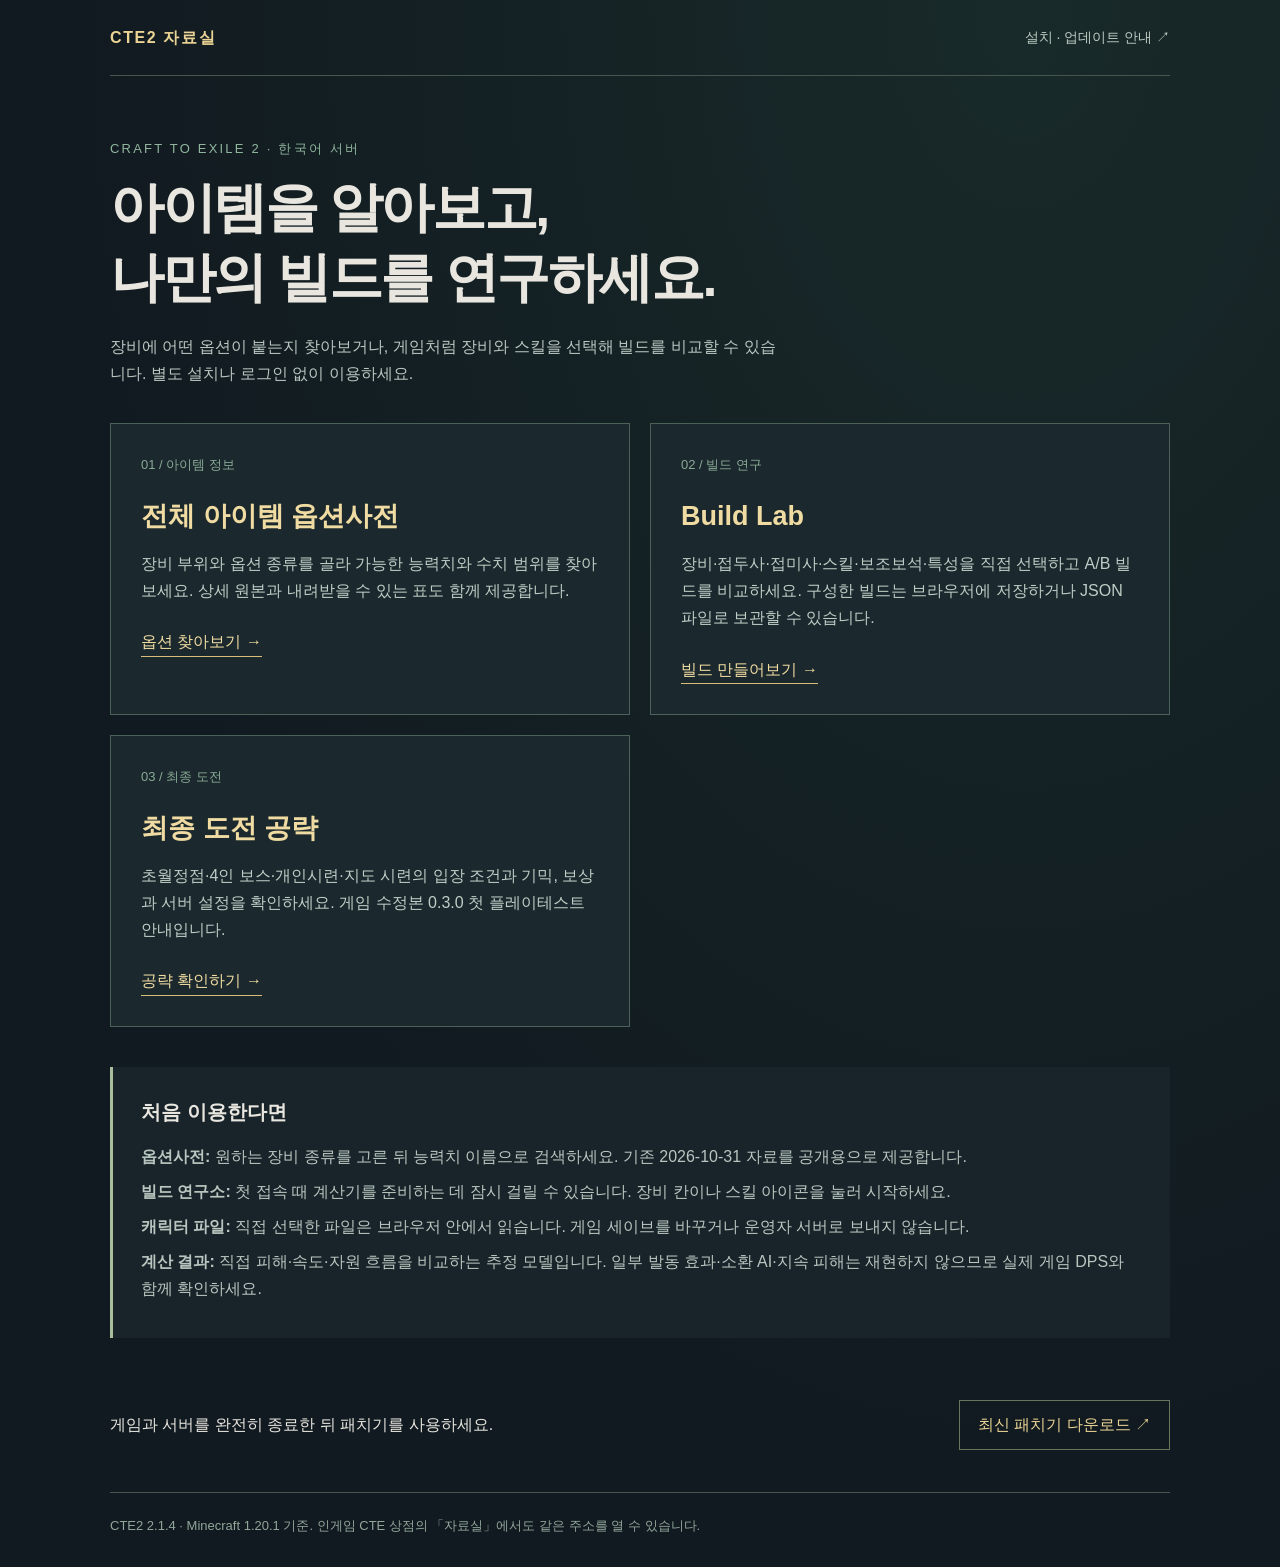
==== docs/index.html @ faa0a4e8 "Add four endgame challenge types with instanced arenas and Korean guide" ====
<!doctype html>
<html lang="ko"><head><meta charset="utf-8"><meta name="viewport" content="width=device-width,initial-scale=1"><meta name="description" content="CTE2 한국어 서버의 아이템 옵션사전, 빌드 연구소, 설치와 업데이트 안내"><title>CTE2 자료실</title>
<style>
:root{color-scheme:dark;font:16px/1.7 'Malgun Gothic',sans-serif;color:#e8e6df;background:#111a20}*{box-sizing:border-box}body{margin:0;background:radial-gradient(ellipse at 80% 0,#24423866,transparent 65%)}a{color:inherit}header,main,footer{width:min(1060px,calc(100% - 40px));margin:auto}header{display:flex;align-items:center;justify-content:space-between;padding:24px 0;border-bottom:1px solid #46564d}header strong{color:#ead394;letter-spacing:.1em}header a{font-size:14px;text-decoration:none;color:#bbcbc2}.intro{padding:62px 0 36px}.eyebrow{color:#91b69e;font-size:13px;letter-spacing:.17em}.intro h1{font-size:clamp(32px,6vw,54px);line-height:1.3;margin:12px 0 20px;font-weight:700;letter-spacing:-.045em}.intro p{max-width:680px;color:#b9c6c0;margin:0}.tools{display:grid;grid-template-columns:1fr 1fr;gap:20px}.tool{display:block;text-decoration:none;background:#1b282d;border:1px solid #4c6158;padding:30px;min-height:280px;transition:background .15s,transform .15s}.tool:hover,.tool:focus-visible{background:#253a35;transform:translateY(-3px);outline:2px solid #d7bd78;outline-offset:3px}.tool .num{color:#8aab96;font-size:13px}.tool h2{font-size:27px;margin:18px 0 10px;color:#f0dca2}.tool p{color:#c0cdc6;margin:0 0 24px}.tool span:last-child{display:inline-block;border-bottom:1px solid #d7bd78;color:#f0dca2}.help{margin:40px 0;padding:28px;border-left:3px solid #a9be9d;background:#18242a}.help h2{font-size:20px;margin:0 0 14px}.help p{margin:8px 0;color:#b9c6c0}.downloads{display:flex;align-items:center;justify-content:space-between;gap:20px;padding:22px 0 42px}.downloads a{padding:10px 18px;border:1px solid #67765d;text-decoration:none;color:#ead394}footer{border-top:1px solid #46564d;padding:22px 0 30px;color:#92a69a;font-size:13px}@media(max-width:660px){.intro{padding-top:38px}.tools{grid-template-columns:1fr}.tool{min-height:0;padding:24px}.downloads{align-items:flex-start;flex-direction:column}header,main,footer{width:calc(100% - 28px)}}
</style></head><body>
<header><strong>CTE2 자료실</strong><a href="https://github.com/piro0101/CTE2-Multi#readme">설치 · 업데이트 안내 ↗</a></header>
<main><section class="intro"><div class="eyebrow">CRAFT TO EXILE 2 · 한국어 서버</div><h1>아이템을 알아보고,<br>나만의 빌드를 연구하세요.</h1><p>장비에 어떤 옵션이 붙는지 찾아보거나, 게임처럼 장비와 스킬을 선택해 빌드를 비교할 수 있습니다. 별도 설치나 로그인 없이 이용하세요.</p></section>
<section class="tools" aria-label="자료 선택"><a class="tool" href="./items/"><div class="num">01 / 아이템 정보</div><h2>전체 아이템 옵션사전</h2><p>장비 부위와 옵션 종류를 골라 가능한 능력치와 수치 범위를 찾아보세요. 상세 원본과 내려받을 수 있는 표도 함께 제공합니다.</p><span>옵션 찾아보기 →</span></a><a class="tool" href="./build-lab/"><div class="num">02 / 빌드 연구</div><h2>Build Lab</h2><p>장비·접두사·접미사·스킬·보조보석·특성을 직접 선택하고 A/B 빌드를 비교하세요. 구성한 빌드는 브라우저에 저장하거나 JSON 파일로 보관할 수 있습니다.</p><span>빌드 만들어보기 →</span></a><a class="tool" href="./endgame/"><div class="num">03 / 최종 도전</div><h2>최종 도전 공략</h2><p>초월정점·4인 보스·개인시련·지도 시련의 입장 조건과 기믹, 보상과 서버 설정을 확인하세요. 게임 수정본 0.3.0 첫 플레이테스트 안내입니다.</p><span>공략 확인하기 →</span></a></section>
<section class="help"><h2>처음 이용한다면</h2><p><b>옵션사전:</b> 원하는 장비 종류를 고른 뒤 능력치 이름으로 검색하세요. 기존 2026-10-31 자료를 공개용으로 제공합니다.</p><p><b>빌드 연구소:</b> 첫 접속 때 계산기를 준비하는 데 잠시 걸릴 수 있습니다. 장비 칸이나 스킬 아이콘을 눌러 시작하세요.</p><p><b>캐릭터 파일:</b> 직접 선택한 파일은 브라우저 안에서 읽습니다. 게임 세이브를 바꾸거나 운영자 서버로 보내지 않습니다.</p><p><b>계산 결과:</b> 직접 피해·속도·자원 흐름을 비교하는 추정 모델입니다. 일부 발동 효과·소환 AI·지속 피해는 재현하지 않으므로 실제 게임 DPS와 함께 확인하세요.</p></section>
<section class="downloads"><div>게임과 서버를 완전히 종료한 뒤 패치기를 사용하세요.</div><a href="https://github.com/piro0101/CTE2-Multi/releases/latest/download/CTE2-Patcher.exe">최신 패치기 다운로드 ↗</a></section></main>
<footer>CTE2 2.1.4 · Minecraft 1.20.1 기준. 인게임 CTE 상점의 「자료실」에서도 같은 주소를 열 수 있습니다.</footer>
</body></html>
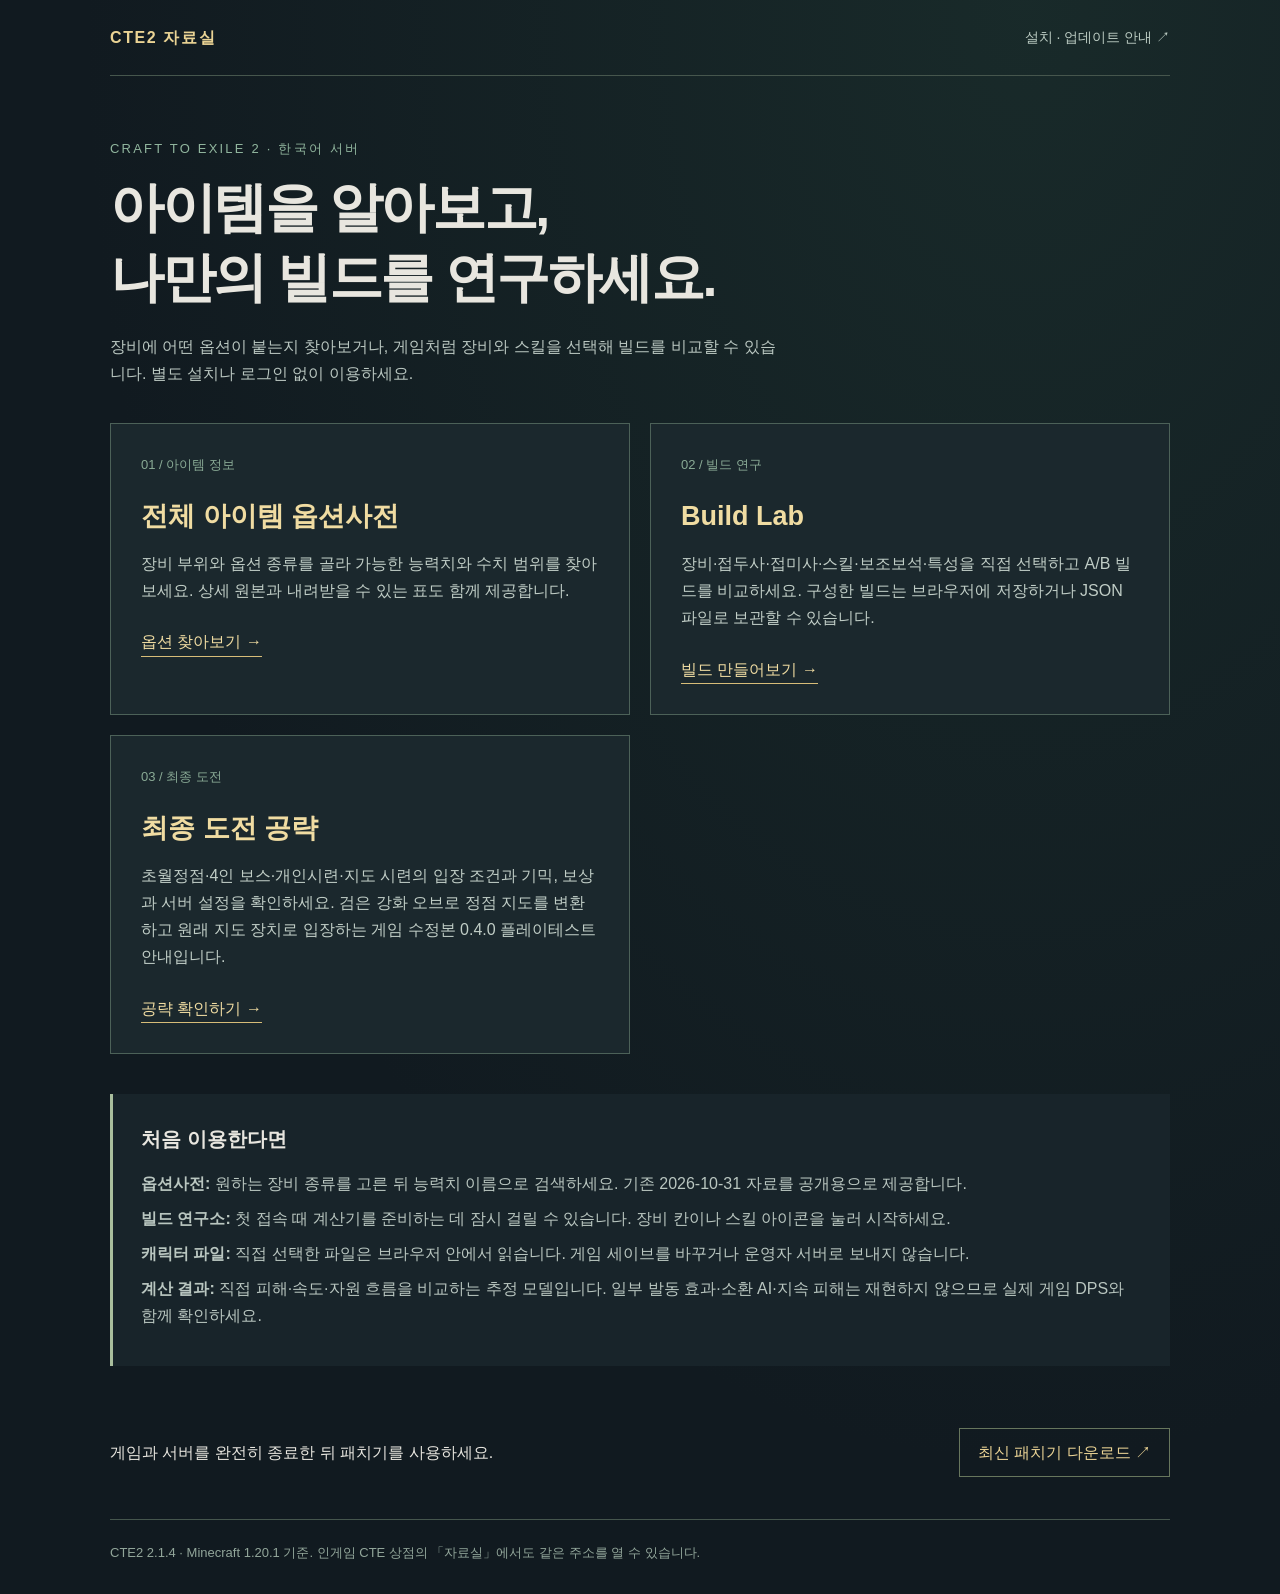
==== commit 78cc4075: "Add dedicated challenge maps, black upgrade orb and native map-device entry" ====
--- a/docs/index.html
+++ b/docs/index.html
@@ -5,7 +5,7 @@
 </style></head><body>
 <header><strong>CTE2 자료실</strong><a href="https://github.com/piro0101/CTE2-Multi#readme">설치 · 업데이트 안내 ↗</a></header>
 <main><section class="intro"><div class="eyebrow">CRAFT TO EXILE 2 · 한국어 서버</div><h1>아이템을 알아보고,<br>나만의 빌드를 연구하세요.</h1><p>장비에 어떤 옵션이 붙는지 찾아보거나, 게임처럼 장비와 스킬을 선택해 빌드를 비교할 수 있습니다. 별도 설치나 로그인 없이 이용하세요.</p></section>
-<section class="tools" aria-label="자료 선택"><a class="tool" href="./items/"><div class="num">01 / 아이템 정보</div><h2>전체 아이템 옵션사전</h2><p>장비 부위와 옵션 종류를 골라 가능한 능력치와 수치 범위를 찾아보세요. 상세 원본과 내려받을 수 있는 표도 함께 제공합니다.</p><span>옵션 찾아보기 →</span></a><a class="tool" href="./build-lab/"><div class="num">02 / 빌드 연구</div><h2>Build Lab</h2><p>장비·접두사·접미사·스킬·보조보석·특성을 직접 선택하고 A/B 빌드를 비교하세요. 구성한 빌드는 브라우저에 저장하거나 JSON 파일로 보관할 수 있습니다.</p><span>빌드 만들어보기 →</span></a><a class="tool" href="./endgame/"><div class="num">03 / 최종 도전</div><h2>최종 도전 공략</h2><p>초월정점·4인 보스·개인시련·지도 시련의 입장 조건과 기믹, 보상과 서버 설정을 확인하세요. 게임 수정본 0.3.0 첫 플레이테스트 안내입니다.</p><span>공략 확인하기 →</span></a></section>
+<section class="tools" aria-label="자료 선택"><a class="tool" href="./items/"><div class="num">01 / 아이템 정보</div><h2>전체 아이템 옵션사전</h2><p>장비 부위와 옵션 종류를 골라 가능한 능력치와 수치 범위를 찾아보세요. 상세 원본과 내려받을 수 있는 표도 함께 제공합니다.</p><span>옵션 찾아보기 →</span></a><a class="tool" href="./build-lab/"><div class="num">02 / 빌드 연구</div><h2>Build Lab</h2><p>장비·접두사·접미사·스킬·보조보석·특성을 직접 선택하고 A/B 빌드를 비교하세요. 구성한 빌드는 브라우저에 저장하거나 JSON 파일로 보관할 수 있습니다.</p><span>빌드 만들어보기 →</span></a><a class="tool" href="./endgame/"><div class="num">03 / 최종 도전</div><h2>최종 도전 공략</h2><p>초월정점·4인 보스·개인시련·지도 시련의 입장 조건과 기믹, 보상과 서버 설정을 확인하세요. 검은 강화 오브로 정점 지도를 변환하고 원래 지도 장치로 입장하는 게임 수정본 0.4.0 플레이테스트 안내입니다.</p><span>공략 확인하기 →</span></a></section>
 <section class="help"><h2>처음 이용한다면</h2><p><b>옵션사전:</b> 원하는 장비 종류를 고른 뒤 능력치 이름으로 검색하세요. 기존 2026-10-31 자료를 공개용으로 제공합니다.</p><p><b>빌드 연구소:</b> 첫 접속 때 계산기를 준비하는 데 잠시 걸릴 수 있습니다. 장비 칸이나 스킬 아이콘을 눌러 시작하세요.</p><p><b>캐릭터 파일:</b> 직접 선택한 파일은 브라우저 안에서 읽습니다. 게임 세이브를 바꾸거나 운영자 서버로 보내지 않습니다.</p><p><b>계산 결과:</b> 직접 피해·속도·자원 흐름을 비교하는 추정 모델입니다. 일부 발동 효과·소환 AI·지속 피해는 재현하지 않으므로 실제 게임 DPS와 함께 확인하세요.</p></section>
 <section class="downloads"><div>게임과 서버를 완전히 종료한 뒤 패치기를 사용하세요.</div><a href="https://github.com/piro0101/CTE2-Multi/releases/latest/download/CTE2-Patcher.exe">최신 패치기 다운로드 ↗</a></section></main>
 <footer>CTE2 2.1.4 · Minecraft 1.20.1 기준. 인게임 CTE 상점의 「자료실」에서도 같은 주소를 열 수 있습니다.</footer>
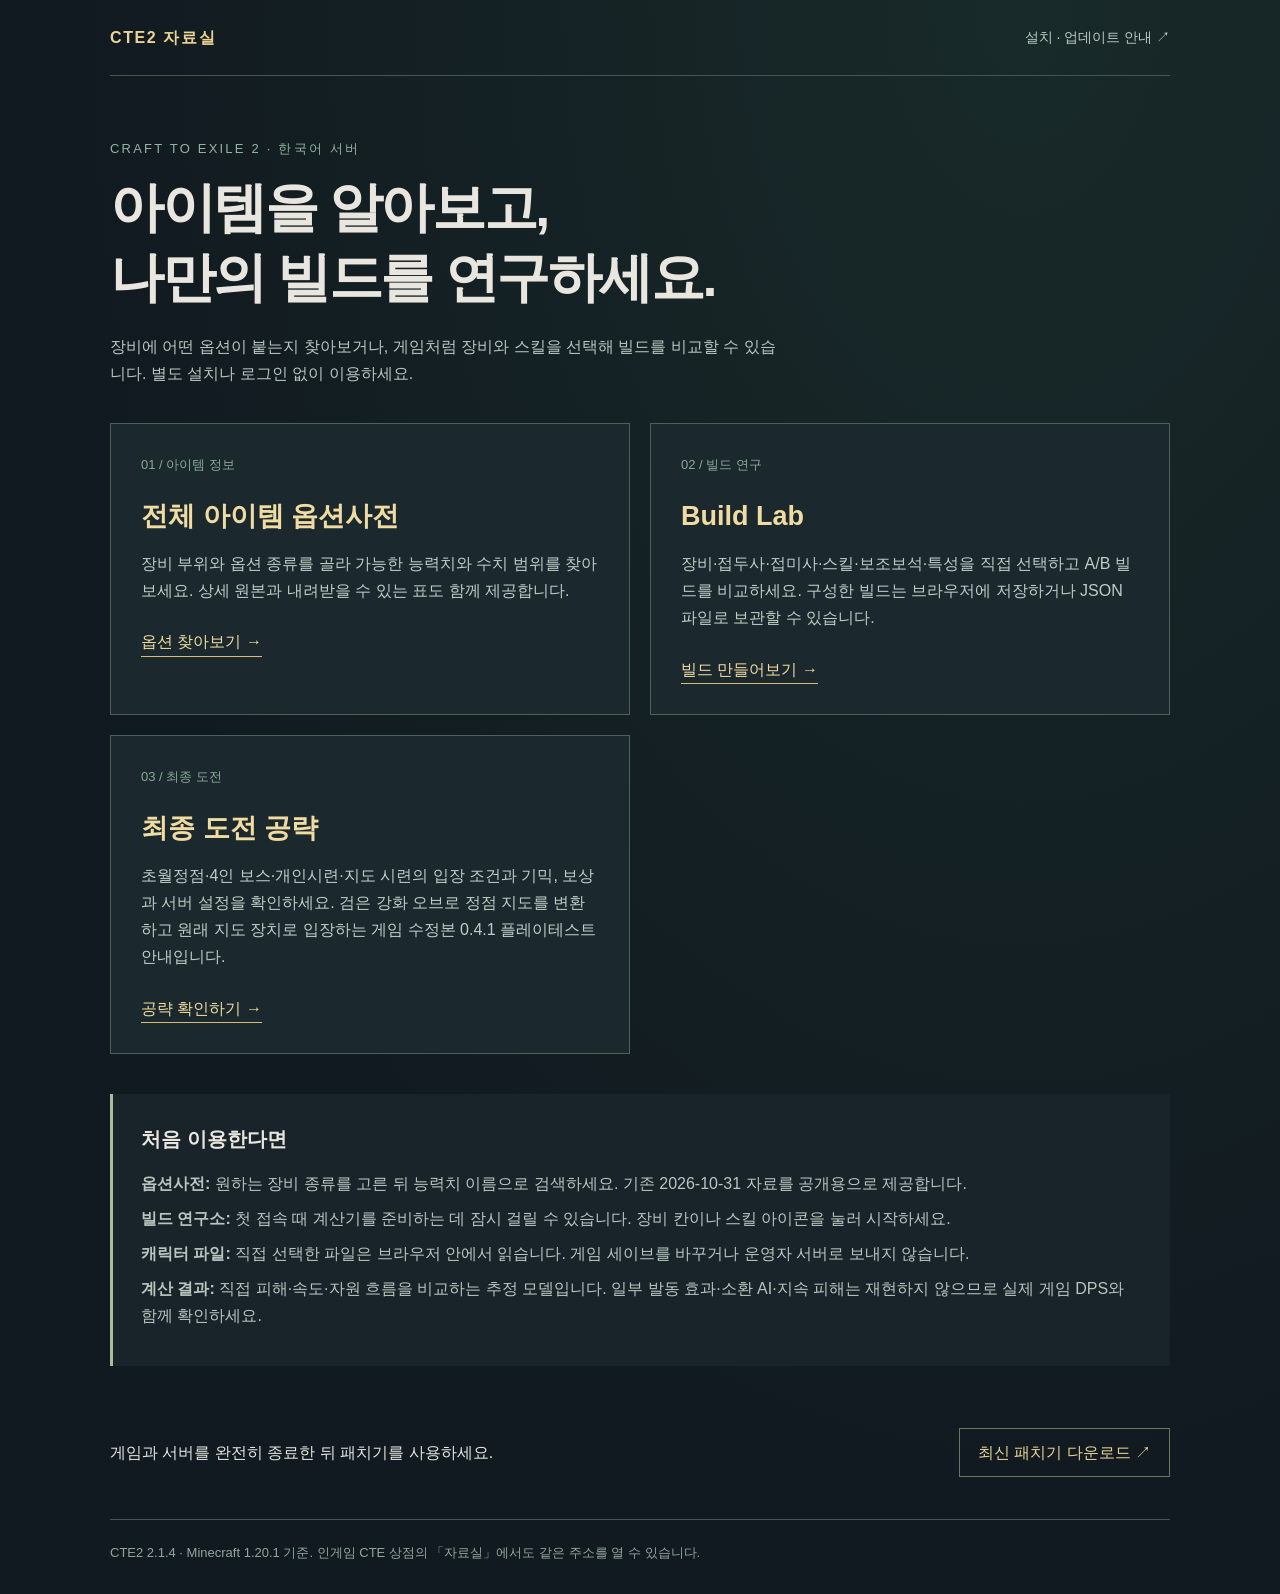
==== commit af89041e: "Fix challenge return pearls and ground warnings; spawn 30 enemies per speedrun room" ====
--- a/docs/index.html
+++ b/docs/index.html
@@ -5,7 +5,7 @@
 </style></head><body>
 <header><strong>CTE2 자료실</strong><a href="https://github.com/piro0101/CTE2-Multi#readme">설치 · 업데이트 안내 ↗</a></header>
 <main><section class="intro"><div class="eyebrow">CRAFT TO EXILE 2 · 한국어 서버</div><h1>아이템을 알아보고,<br>나만의 빌드를 연구하세요.</h1><p>장비에 어떤 옵션이 붙는지 찾아보거나, 게임처럼 장비와 스킬을 선택해 빌드를 비교할 수 있습니다. 별도 설치나 로그인 없이 이용하세요.</p></section>
-<section class="tools" aria-label="자료 선택"><a class="tool" href="./items/"><div class="num">01 / 아이템 정보</div><h2>전체 아이템 옵션사전</h2><p>장비 부위와 옵션 종류를 골라 가능한 능력치와 수치 범위를 찾아보세요. 상세 원본과 내려받을 수 있는 표도 함께 제공합니다.</p><span>옵션 찾아보기 →</span></a><a class="tool" href="./build-lab/"><div class="num">02 / 빌드 연구</div><h2>Build Lab</h2><p>장비·접두사·접미사·스킬·보조보석·특성을 직접 선택하고 A/B 빌드를 비교하세요. 구성한 빌드는 브라우저에 저장하거나 JSON 파일로 보관할 수 있습니다.</p><span>빌드 만들어보기 →</span></a><a class="tool" href="./endgame/"><div class="num">03 / 최종 도전</div><h2>최종 도전 공략</h2><p>초월정점·4인 보스·개인시련·지도 시련의 입장 조건과 기믹, 보상과 서버 설정을 확인하세요. 검은 강화 오브로 정점 지도를 변환하고 원래 지도 장치로 입장하는 게임 수정본 0.4.0 플레이테스트 안내입니다.</p><span>공략 확인하기 →</span></a></section>
+<section class="tools" aria-label="자료 선택"><a class="tool" href="./items/"><div class="num">01 / 아이템 정보</div><h2>전체 아이템 옵션사전</h2><p>장비 부위와 옵션 종류를 골라 가능한 능력치와 수치 범위를 찾아보세요. 상세 원본과 내려받을 수 있는 표도 함께 제공합니다.</p><span>옵션 찾아보기 →</span></a><a class="tool" href="./build-lab/"><div class="num">02 / 빌드 연구</div><h2>Build Lab</h2><p>장비·접두사·접미사·스킬·보조보석·특성을 직접 선택하고 A/B 빌드를 비교하세요. 구성한 빌드는 브라우저에 저장하거나 JSON 파일로 보관할 수 있습니다.</p><span>빌드 만들어보기 →</span></a><a class="tool" href="./endgame/"><div class="num">03 / 최종 도전</div><h2>최종 도전 공략</h2><p>초월정점·4인 보스·개인시련·지도 시련의 입장 조건과 기믹, 보상과 서버 설정을 확인하세요. 검은 강화 오브로 정점 지도를 변환하고 원래 지도 장치로 입장하는 게임 수정본 0.4.1 플레이테스트 안내입니다.</p><span>공략 확인하기 →</span></a></section>
 <section class="help"><h2>처음 이용한다면</h2><p><b>옵션사전:</b> 원하는 장비 종류를 고른 뒤 능력치 이름으로 검색하세요. 기존 2026-10-31 자료를 공개용으로 제공합니다.</p><p><b>빌드 연구소:</b> 첫 접속 때 계산기를 준비하는 데 잠시 걸릴 수 있습니다. 장비 칸이나 스킬 아이콘을 눌러 시작하세요.</p><p><b>캐릭터 파일:</b> 직접 선택한 파일은 브라우저 안에서 읽습니다. 게임 세이브를 바꾸거나 운영자 서버로 보내지 않습니다.</p><p><b>계산 결과:</b> 직접 피해·속도·자원 흐름을 비교하는 추정 모델입니다. 일부 발동 효과·소환 AI·지속 피해는 재현하지 않으므로 실제 게임 DPS와 함께 확인하세요.</p></section>
 <section class="downloads"><div>게임과 서버를 완전히 종료한 뒤 패치기를 사용하세요.</div><a href="https://github.com/piro0101/CTE2-Multi/releases/latest/download/CTE2-Patcher.exe">최신 패치기 다운로드 ↗</a></section></main>
 <footer>CTE2 2.1.4 · Minecraft 1.20.1 기준. 인게임 CTE 상점의 「자료실」에서도 같은 주소를 열 수 있습니다.</footer>
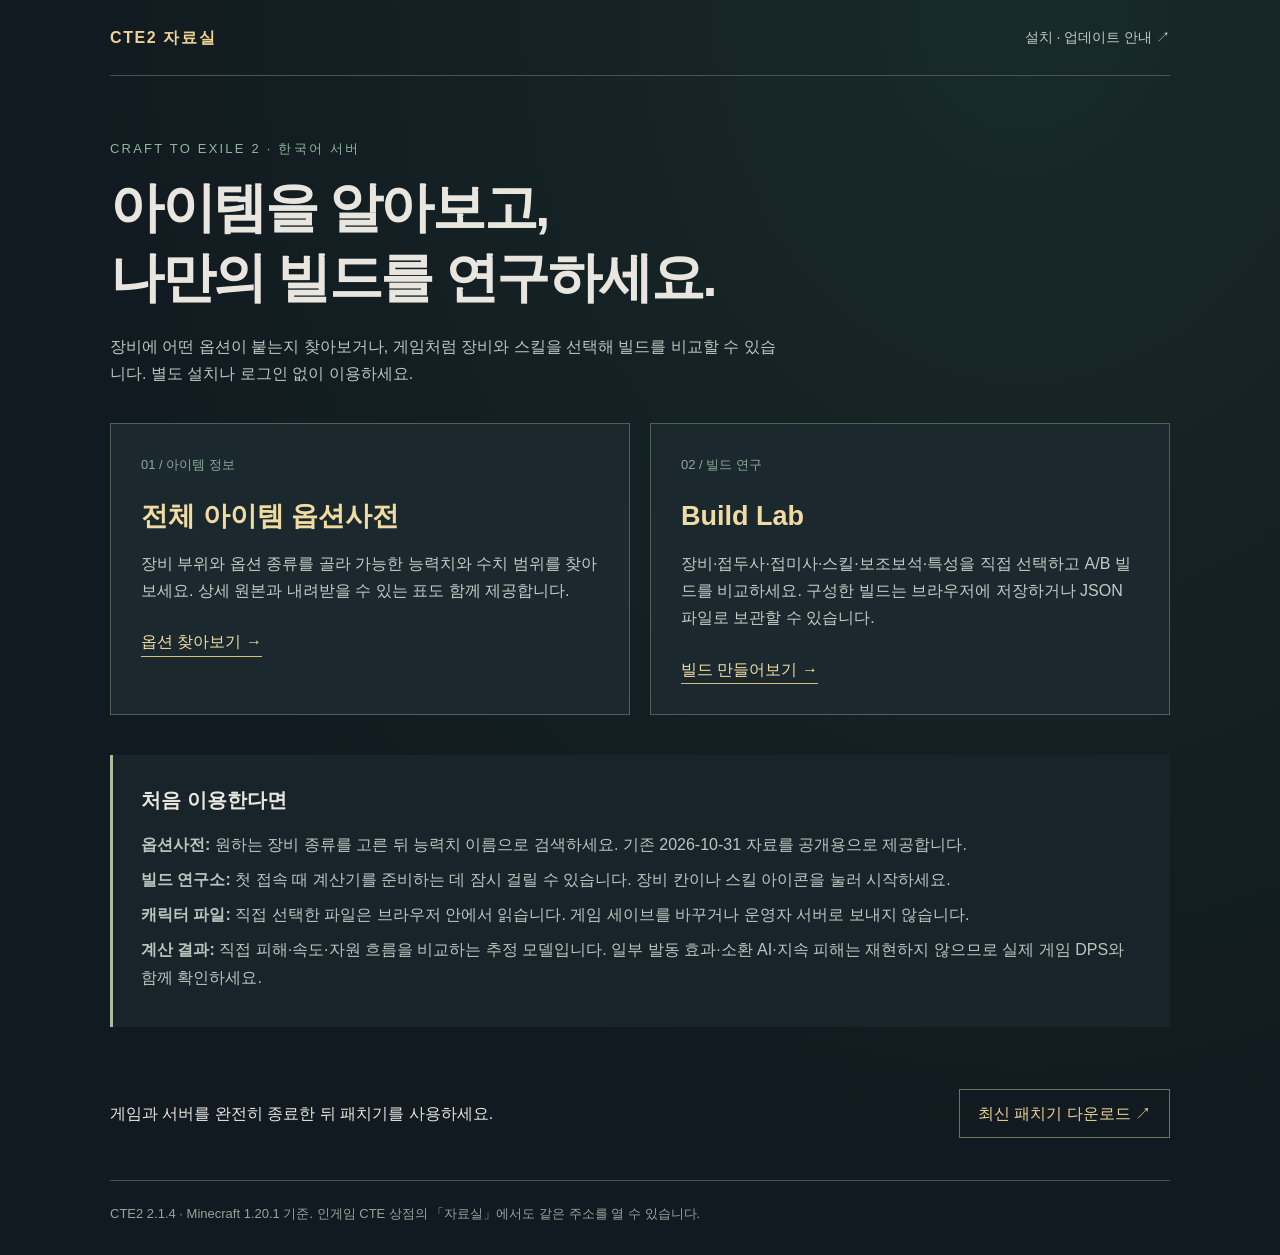
==== commit f8955d8d: "Roll back custom endgame content; preserve existing saves with recovery-only compatibility" ====
--- a/docs/index.html
+++ b/docs/index.html
@@ -5,7 +5,7 @@
 </style></head><body>
 <header><strong>CTE2 자료실</strong><a href="https://github.com/piro0101/CTE2-Multi#readme">설치 · 업데이트 안내 ↗</a></header>
 <main><section class="intro"><div class="eyebrow">CRAFT TO EXILE 2 · 한국어 서버</div><h1>아이템을 알아보고,<br>나만의 빌드를 연구하세요.</h1><p>장비에 어떤 옵션이 붙는지 찾아보거나, 게임처럼 장비와 스킬을 선택해 빌드를 비교할 수 있습니다. 별도 설치나 로그인 없이 이용하세요.</p></section>
-<section class="tools" aria-label="자료 선택"><a class="tool" href="./items/"><div class="num">01 / 아이템 정보</div><h2>전체 아이템 옵션사전</h2><p>장비 부위와 옵션 종류를 골라 가능한 능력치와 수치 범위를 찾아보세요. 상세 원본과 내려받을 수 있는 표도 함께 제공합니다.</p><span>옵션 찾아보기 →</span></a><a class="tool" href="./build-lab/"><div class="num">02 / 빌드 연구</div><h2>Build Lab</h2><p>장비·접두사·접미사·스킬·보조보석·특성을 직접 선택하고 A/B 빌드를 비교하세요. 구성한 빌드는 브라우저에 저장하거나 JSON 파일로 보관할 수 있습니다.</p><span>빌드 만들어보기 →</span></a><a class="tool" href="./endgame/"><div class="num">03 / 최종 도전</div><h2>최종 도전 공략</h2><p>초월정점·4인 보스·개인시련·지도 시련의 입장 조건과 기믹, 보상과 서버 설정을 확인하세요. 검은 강화 오브로 정점 지도를 변환하고 원래 지도 장치로 입장하는 게임 수정본 0.4.1 플레이테스트 안내입니다.</p><span>공략 확인하기 →</span></a></section>
+<section class="tools" aria-label="자료 선택"><a class="tool" href="./items/"><div class="num">01 / 아이템 정보</div><h2>전체 아이템 옵션사전</h2><p>장비 부위와 옵션 종류를 골라 가능한 능력치와 수치 범위를 찾아보세요. 상세 원본과 내려받을 수 있는 표도 함께 제공합니다.</p><span>옵션 찾아보기 →</span></a><a class="tool" href="./build-lab/"><div class="num">02 / 빌드 연구</div><h2>Build Lab</h2><p>장비·접두사·접미사·스킬·보조보석·특성을 직접 선택하고 A/B 빌드를 비교하세요. 구성한 빌드는 브라우저에 저장하거나 JSON 파일로 보관할 수 있습니다.</p><span>빌드 만들어보기 →</span></a></section>
 <section class="help"><h2>처음 이용한다면</h2><p><b>옵션사전:</b> 원하는 장비 종류를 고른 뒤 능력치 이름으로 검색하세요. 기존 2026-10-31 자료를 공개용으로 제공합니다.</p><p><b>빌드 연구소:</b> 첫 접속 때 계산기를 준비하는 데 잠시 걸릴 수 있습니다. 장비 칸이나 스킬 아이콘을 눌러 시작하세요.</p><p><b>캐릭터 파일:</b> 직접 선택한 파일은 브라우저 안에서 읽습니다. 게임 세이브를 바꾸거나 운영자 서버로 보내지 않습니다.</p><p><b>계산 결과:</b> 직접 피해·속도·자원 흐름을 비교하는 추정 모델입니다. 일부 발동 효과·소환 AI·지속 피해는 재현하지 않으므로 실제 게임 DPS와 함께 확인하세요.</p></section>
 <section class="downloads"><div>게임과 서버를 완전히 종료한 뒤 패치기를 사용하세요.</div><a href="https://github.com/piro0101/CTE2-Multi/releases/latest/download/CTE2-Patcher.exe">최신 패치기 다운로드 ↗</a></section></main>
 <footer>CTE2 2.1.4 · Minecraft 1.20.1 기준. 인게임 CTE 상점의 「자료실」에서도 같은 주소를 열 수 있습니다.</footer>
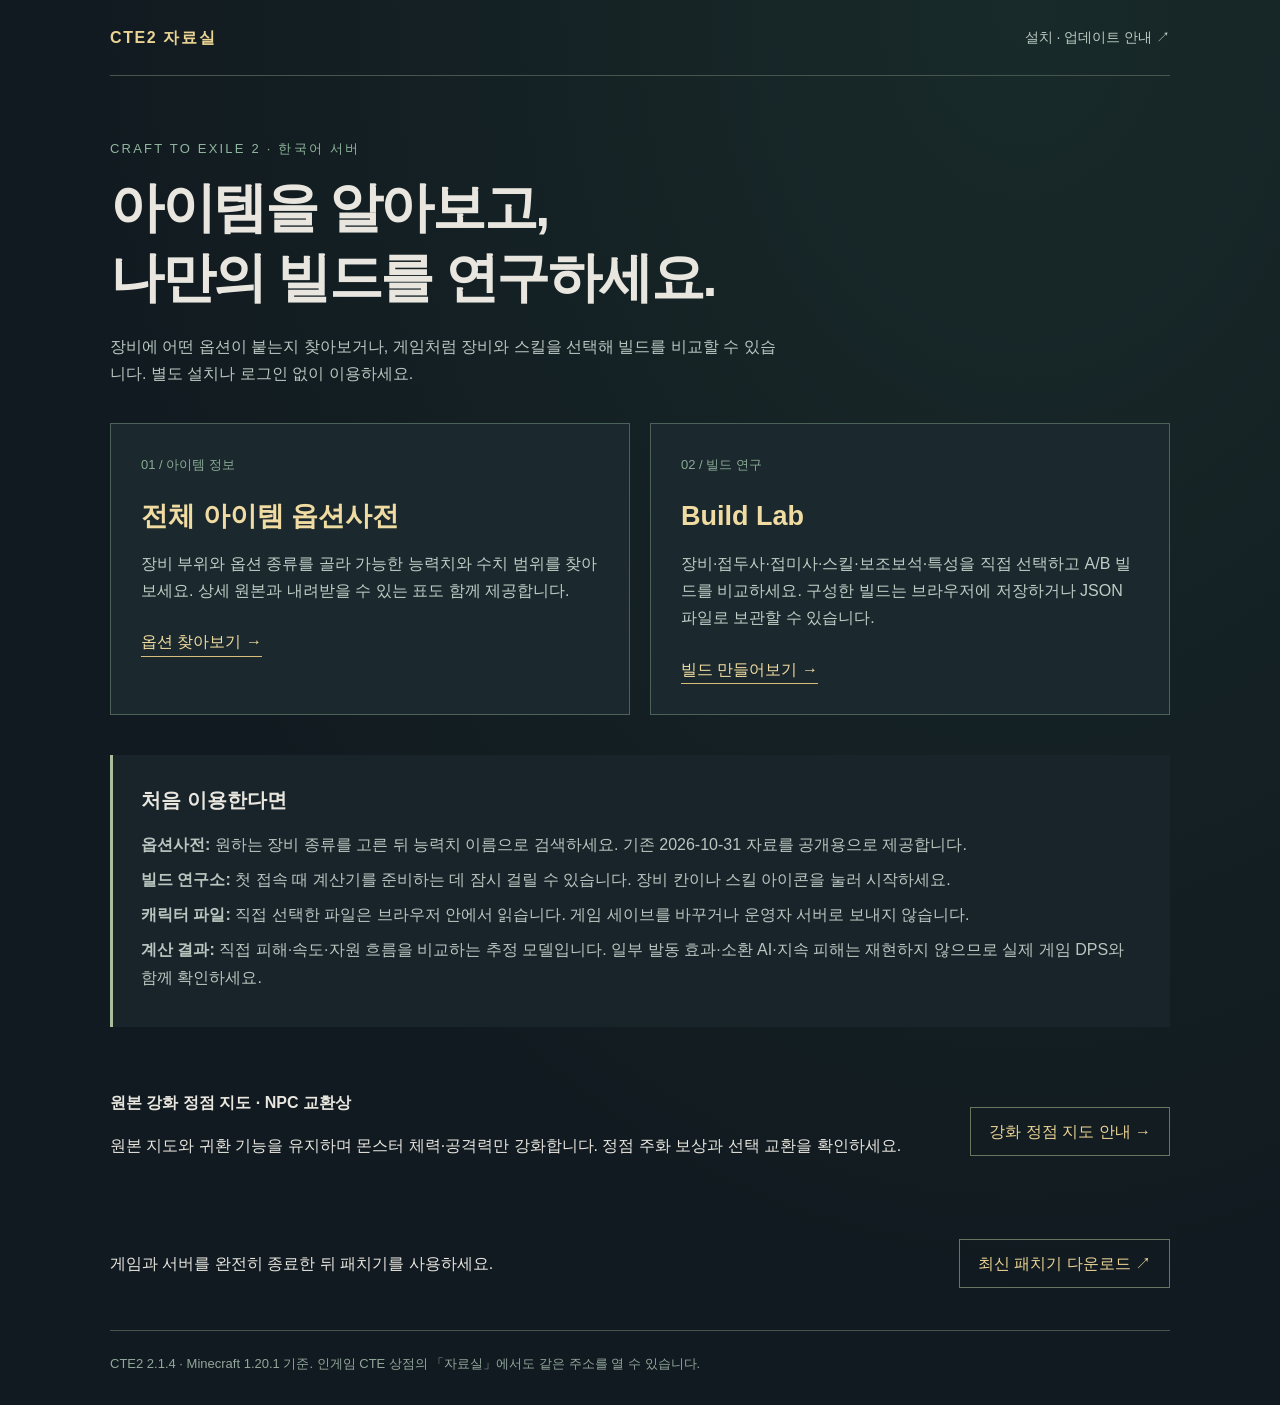
==== commit 48d0c885: "Add enhanced native pinnacle maps and selectable NPC rewards" ====
--- a/docs/index.html
+++ b/docs/index.html
@@ -7,6 +7,7 @@
 <main><section class="intro"><div class="eyebrow">CRAFT TO EXILE 2 · 한국어 서버</div><h1>아이템을 알아보고,<br>나만의 빌드를 연구하세요.</h1><p>장비에 어떤 옵션이 붙는지 찾아보거나, 게임처럼 장비와 스킬을 선택해 빌드를 비교할 수 있습니다. 별도 설치나 로그인 없이 이용하세요.</p></section>
 <section class="tools" aria-label="자료 선택"><a class="tool" href="./items/"><div class="num">01 / 아이템 정보</div><h2>전체 아이템 옵션사전</h2><p>장비 부위와 옵션 종류를 골라 가능한 능력치와 수치 범위를 찾아보세요. 상세 원본과 내려받을 수 있는 표도 함께 제공합니다.</p><span>옵션 찾아보기 →</span></a><a class="tool" href="./build-lab/"><div class="num">02 / 빌드 연구</div><h2>Build Lab</h2><p>장비·접두사·접미사·스킬·보조보석·특성을 직접 선택하고 A/B 빌드를 비교하세요. 구성한 빌드는 브라우저에 저장하거나 JSON 파일로 보관할 수 있습니다.</p><span>빌드 만들어보기 →</span></a></section>
 <section class="help"><h2>처음 이용한다면</h2><p><b>옵션사전:</b> 원하는 장비 종류를 고른 뒤 능력치 이름으로 검색하세요. 기존 2026-10-31 자료를 공개용으로 제공합니다.</p><p><b>빌드 연구소:</b> 첫 접속 때 계산기를 준비하는 데 잠시 걸릴 수 있습니다. 장비 칸이나 스킬 아이콘을 눌러 시작하세요.</p><p><b>캐릭터 파일:</b> 직접 선택한 파일은 브라우저 안에서 읽습니다. 게임 세이브를 바꾸거나 운영자 서버로 보내지 않습니다.</p><p><b>계산 결과:</b> 직접 피해·속도·자원 흐름을 비교하는 추정 모델입니다. 일부 발동 효과·소환 AI·지속 피해는 재현하지 않으므로 실제 게임 DPS와 함께 확인하세요.</p></section>
+<section class="downloads"><div><b>원본 강화 정점 지도 · NPC 교환상</b><p>원본 지도와 귀환 기능을 유지하며 몬스터 체력·공격력만 강화합니다. 정점 주화 보상과 선택 교환을 확인하세요.</p></div><a href="./pinnacle/">강화 정점 지도 안내 →</a></section>
 <section class="downloads"><div>게임과 서버를 완전히 종료한 뒤 패치기를 사용하세요.</div><a href="https://github.com/piro0101/CTE2-Multi/releases/latest/download/CTE2-Patcher.exe">최신 패치기 다운로드 ↗</a></section></main>
 <footer>CTE2 2.1.4 · Minecraft 1.20.1 기준. 인게임 CTE 상점의 「자료실」에서도 같은 주소를 열 수 있습니다.</footer>
 </body></html>
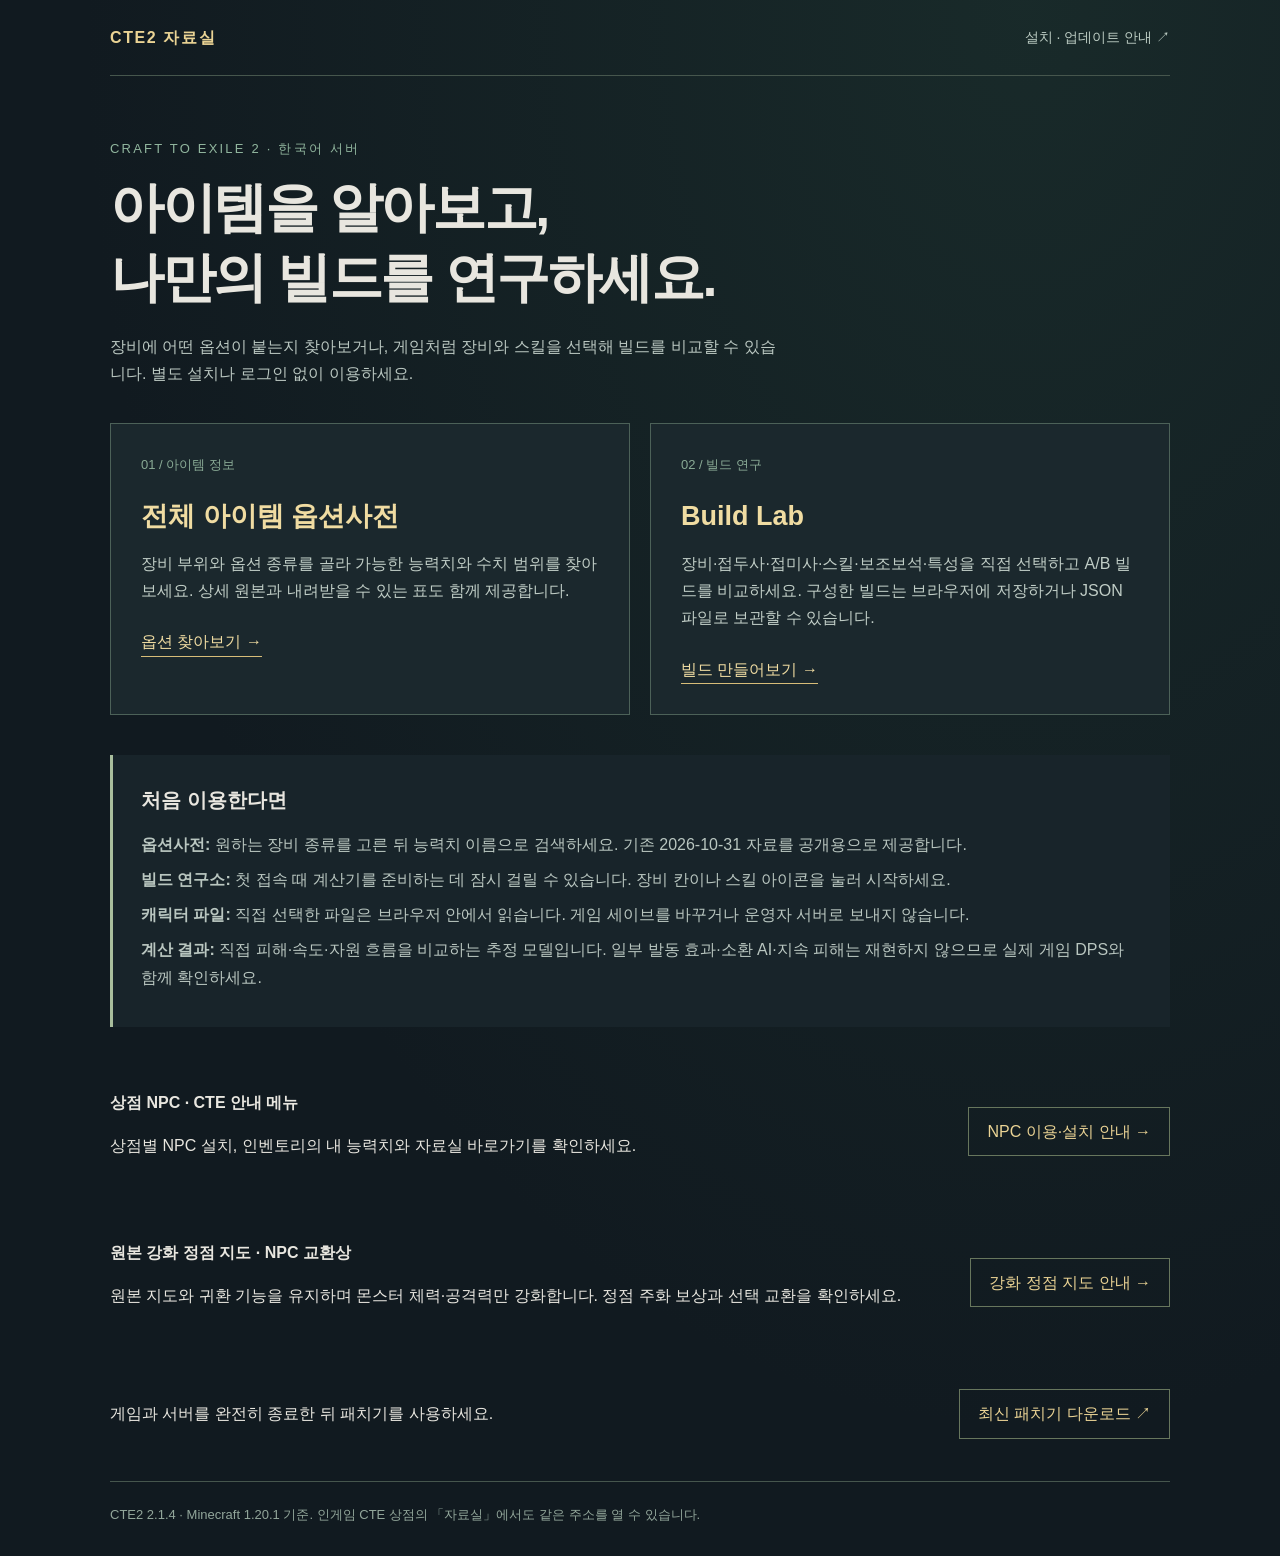
==== commit 544d0bfb: "Add category shop NPCs and inventory information hub" ====
--- a/docs/index.html
+++ b/docs/index.html
@@ -7,6 +7,7 @@
 <main><section class="intro"><div class="eyebrow">CRAFT TO EXILE 2 · 한국어 서버</div><h1>아이템을 알아보고,<br>나만의 빌드를 연구하세요.</h1><p>장비에 어떤 옵션이 붙는지 찾아보거나, 게임처럼 장비와 스킬을 선택해 빌드를 비교할 수 있습니다. 별도 설치나 로그인 없이 이용하세요.</p></section>
 <section class="tools" aria-label="자료 선택"><a class="tool" href="./items/"><div class="num">01 / 아이템 정보</div><h2>전체 아이템 옵션사전</h2><p>장비 부위와 옵션 종류를 골라 가능한 능력치와 수치 범위를 찾아보세요. 상세 원본과 내려받을 수 있는 표도 함께 제공합니다.</p><span>옵션 찾아보기 →</span></a><a class="tool" href="./build-lab/"><div class="num">02 / 빌드 연구</div><h2>Build Lab</h2><p>장비·접두사·접미사·스킬·보조보석·특성을 직접 선택하고 A/B 빌드를 비교하세요. 구성한 빌드는 브라우저에 저장하거나 JSON 파일로 보관할 수 있습니다.</p><span>빌드 만들어보기 →</span></a></section>
 <section class="help"><h2>처음 이용한다면</h2><p><b>옵션사전:</b> 원하는 장비 종류를 고른 뒤 능력치 이름으로 검색하세요. 기존 2026-10-31 자료를 공개용으로 제공합니다.</p><p><b>빌드 연구소:</b> 첫 접속 때 계산기를 준비하는 데 잠시 걸릴 수 있습니다. 장비 칸이나 스킬 아이콘을 눌러 시작하세요.</p><p><b>캐릭터 파일:</b> 직접 선택한 파일은 브라우저 안에서 읽습니다. 게임 세이브를 바꾸거나 운영자 서버로 보내지 않습니다.</p><p><b>계산 결과:</b> 직접 피해·속도·자원 흐름을 비교하는 추정 모델입니다. 일부 발동 효과·소환 AI·지속 피해는 재현하지 않으므로 실제 게임 DPS와 함께 확인하세요.</p></section>
+<section class="downloads"><div><b>상점 NPC · CTE 안내 메뉴</b><p>상점별 NPC 설치, 인벤토리의 내 능력치와 자료실 바로가기를 확인하세요.</p></div><a href="./npc-shops/">NPC 이용·설치 안내 →</a></section>
 <section class="downloads"><div><b>원본 강화 정점 지도 · NPC 교환상</b><p>원본 지도와 귀환 기능을 유지하며 몬스터 체력·공격력만 강화합니다. 정점 주화 보상과 선택 교환을 확인하세요.</p></div><a href="./pinnacle/">강화 정점 지도 안내 →</a></section>
 <section class="downloads"><div>게임과 서버를 완전히 종료한 뒤 패치기를 사용하세요.</div><a href="https://github.com/piro0101/CTE2-Multi/releases/latest/download/CTE2-Patcher.exe">최신 패치기 다운로드 ↗</a></section></main>
 <footer>CTE2 2.1.4 · Minecraft 1.20.1 기준. 인게임 CTE 상점의 「자료실」에서도 같은 주소를 열 수 있습니다.</footer>
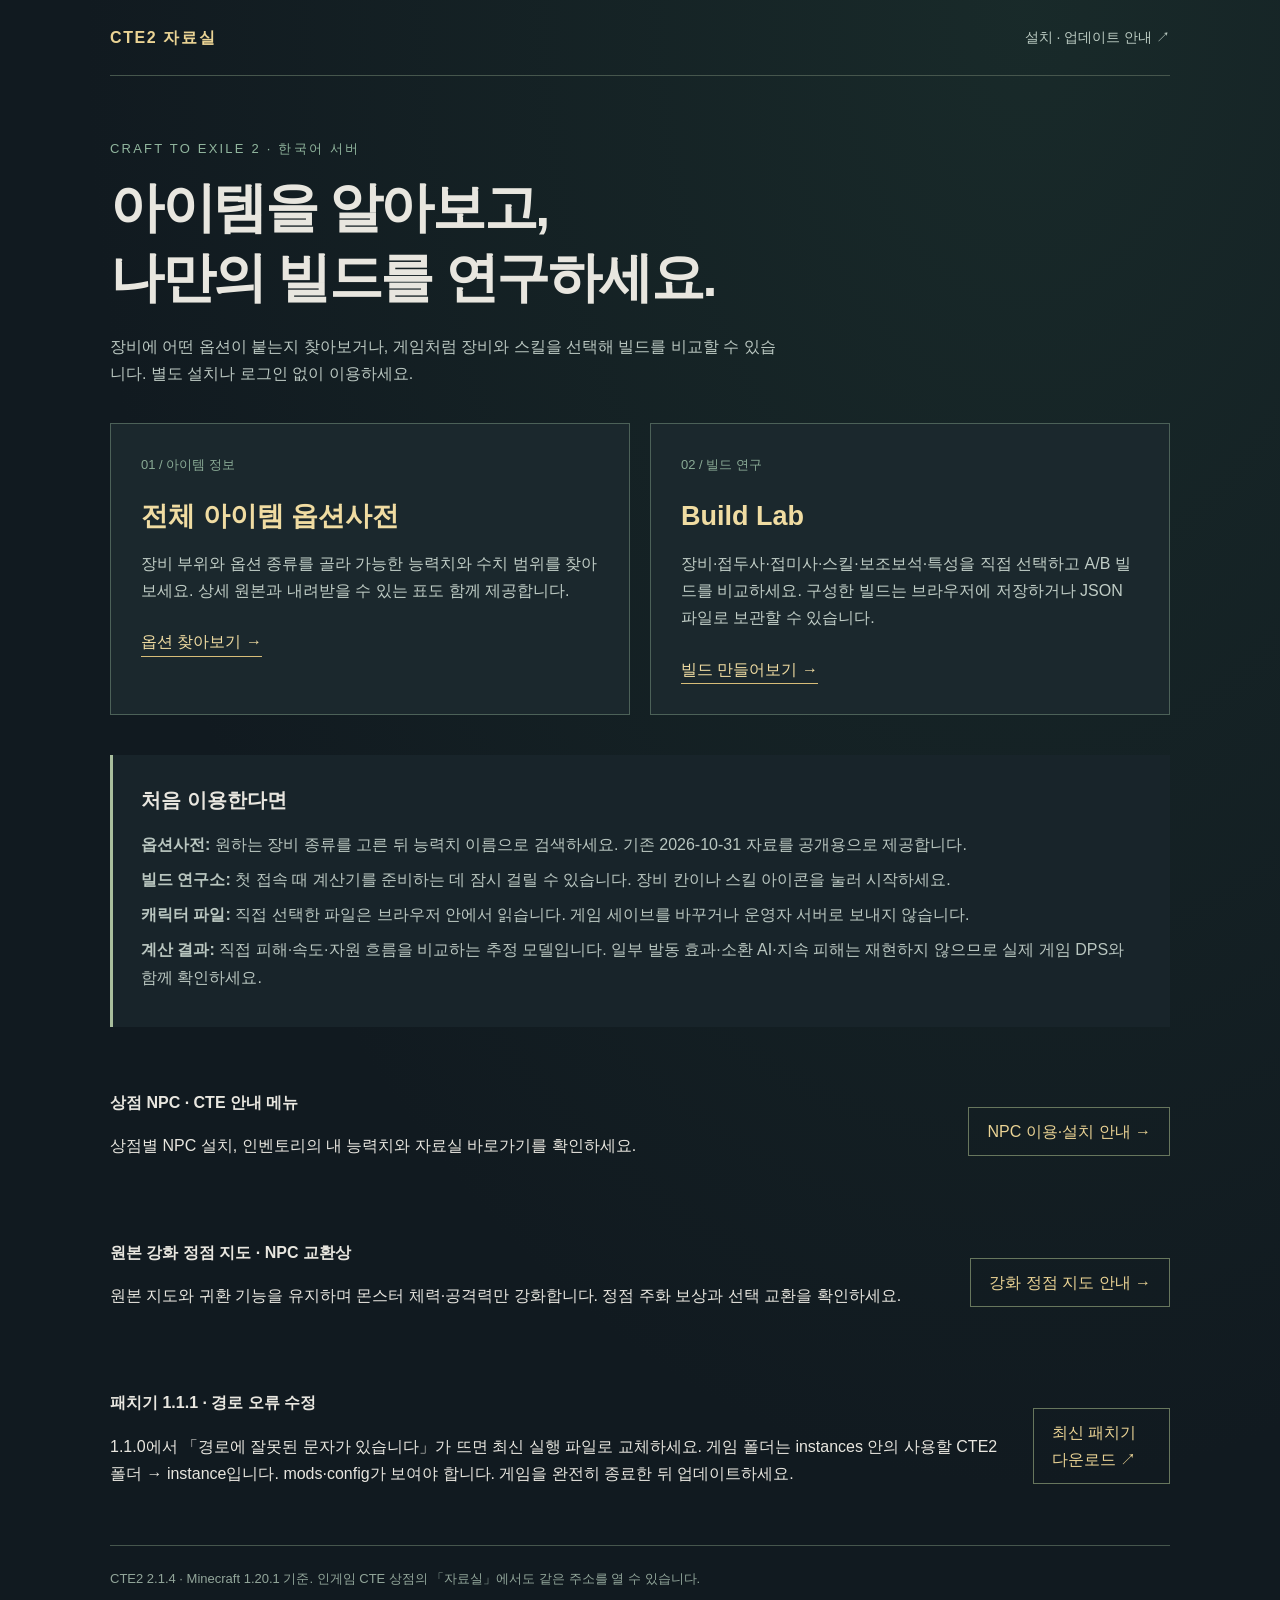
==== commit 87a36ce2: "Initialize long path support before GUI startup and clarify instance selection" ====
--- a/docs/index.html
+++ b/docs/index.html
@@ -9,6 +9,6 @@
 <section class="help"><h2>처음 이용한다면</h2><p><b>옵션사전:</b> 원하는 장비 종류를 고른 뒤 능력치 이름으로 검색하세요. 기존 2026-10-31 자료를 공개용으로 제공합니다.</p><p><b>빌드 연구소:</b> 첫 접속 때 계산기를 준비하는 데 잠시 걸릴 수 있습니다. 장비 칸이나 스킬 아이콘을 눌러 시작하세요.</p><p><b>캐릭터 파일:</b> 직접 선택한 파일은 브라우저 안에서 읽습니다. 게임 세이브를 바꾸거나 운영자 서버로 보내지 않습니다.</p><p><b>계산 결과:</b> 직접 피해·속도·자원 흐름을 비교하는 추정 모델입니다. 일부 발동 효과·소환 AI·지속 피해는 재현하지 않으므로 실제 게임 DPS와 함께 확인하세요.</p></section>
 <section class="downloads"><div><b>상점 NPC · CTE 안내 메뉴</b><p>상점별 NPC 설치, 인벤토리의 내 능력치와 자료실 바로가기를 확인하세요.</p></div><a href="./npc-shops/">NPC 이용·설치 안내 →</a></section>
 <section class="downloads"><div><b>원본 강화 정점 지도 · NPC 교환상</b><p>원본 지도와 귀환 기능을 유지하며 몬스터 체력·공격력만 강화합니다. 정점 주화 보상과 선택 교환을 확인하세요.</p></div><a href="./pinnacle/">강화 정점 지도 안내 →</a></section>
-<section class="downloads"><div>게임과 서버를 완전히 종료한 뒤 패치기를 사용하세요.</div><a href="https://github.com/piro0101/CTE2-Multi/releases/latest/download/CTE2-Patcher.exe">최신 패치기 다운로드 ↗</a></section></main>
+<section class="downloads"><div><b>패치기 1.1.1 · 경로 오류 수정</b><p>1.1.0에서 「경로에 잘못된 문자가 있습니다」가 뜨면 최신 실행 파일로 교체하세요. 게임 폴더는 instances 안의 사용할 CTE2 폴더 → instance입니다. mods·config가 보여야 합니다. 게임을 완전히 종료한 뒤 업데이트하세요.</p></div><a href="https://github.com/piro0101/CTE2-Multi/releases/latest/download/CTE2-Patcher.exe">최신 패치기 다운로드 ↗</a></section></main>
 <footer>CTE2 2.1.4 · Minecraft 1.20.1 기준. 인게임 CTE 상점의 「자료실」에서도 같은 주소를 열 수 있습니다.</footer>
 </body></html>
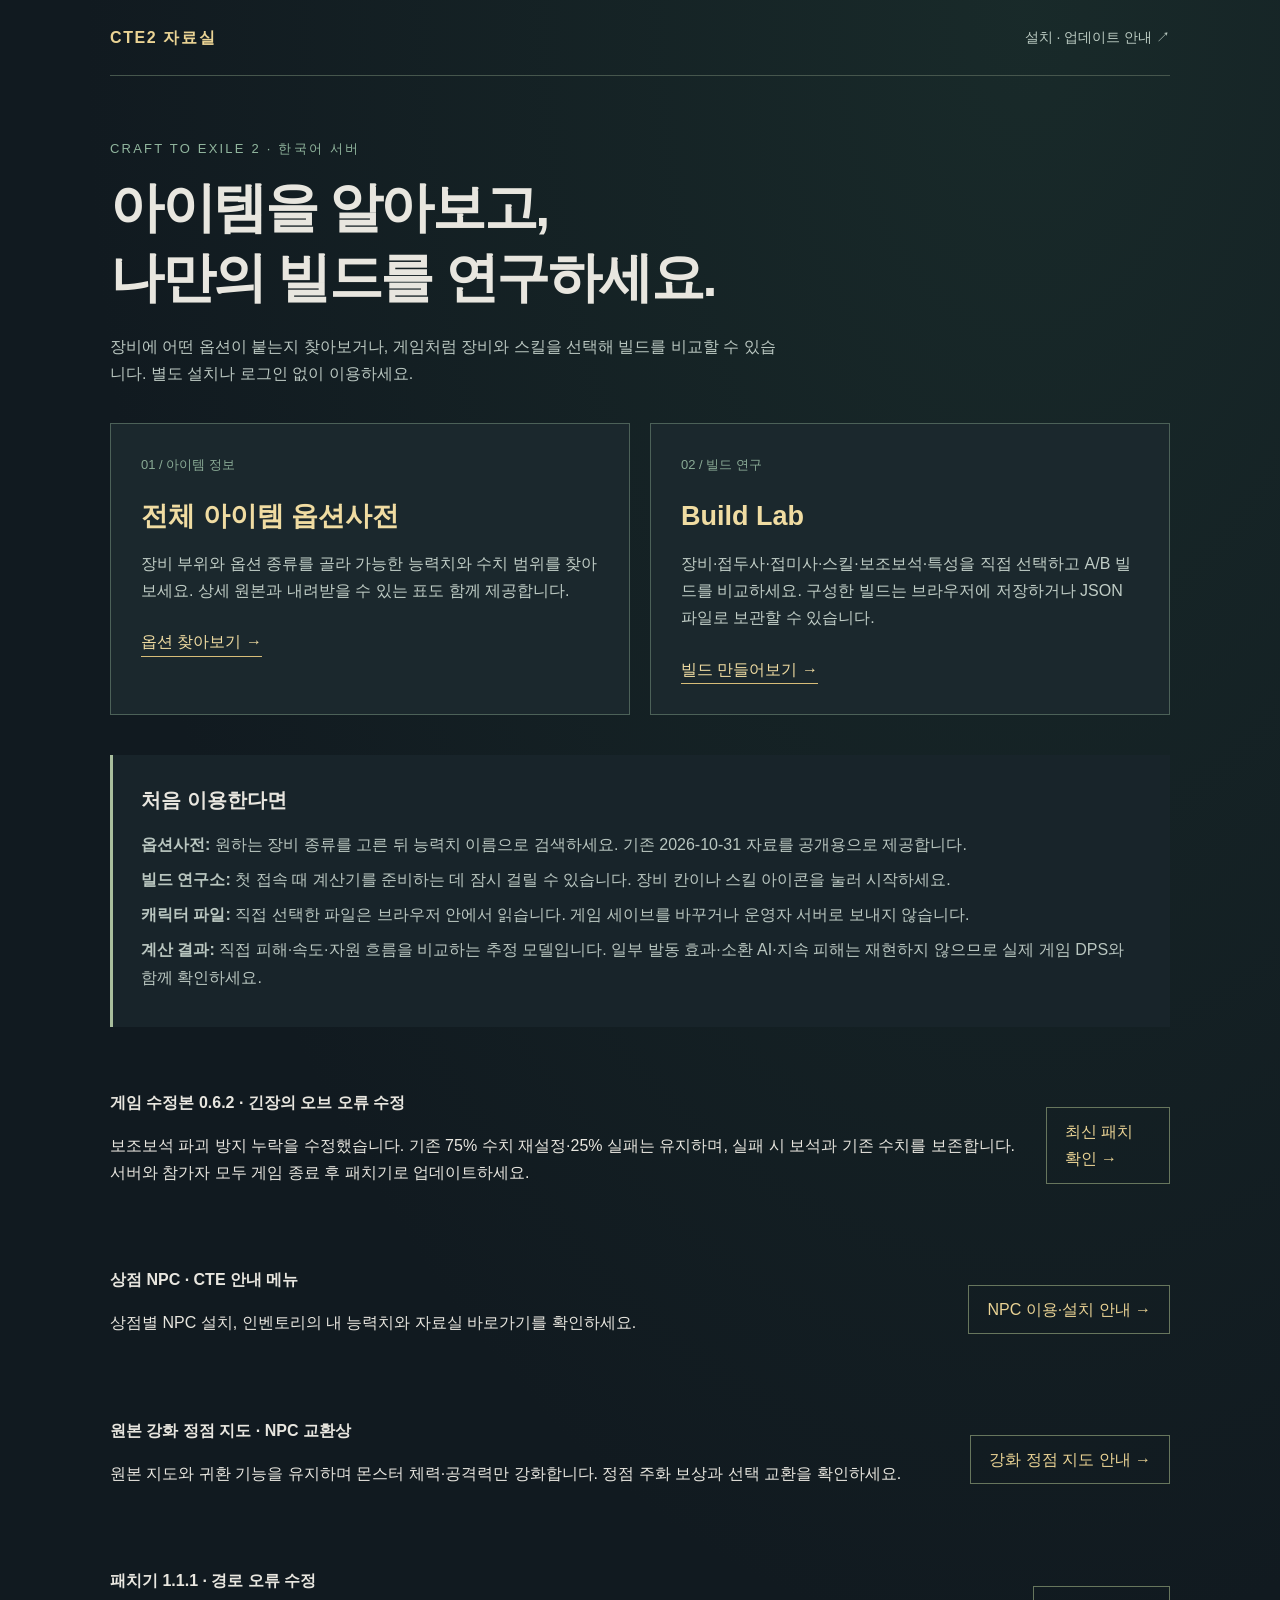
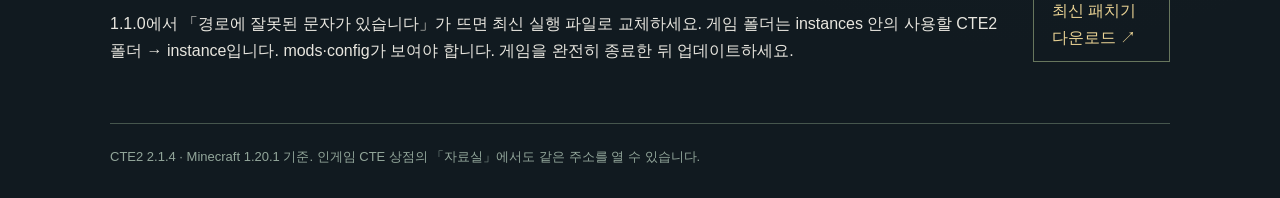
==== commit 48ba5e21: "Protect skill gems from destructive orb outcomes and preserve native reroll rates" ====
--- a/docs/index.html
+++ b/docs/index.html
@@ -7,6 +7,7 @@
 <main><section class="intro"><div class="eyebrow">CRAFT TO EXILE 2 · 한국어 서버</div><h1>아이템을 알아보고,<br>나만의 빌드를 연구하세요.</h1><p>장비에 어떤 옵션이 붙는지 찾아보거나, 게임처럼 장비와 스킬을 선택해 빌드를 비교할 수 있습니다. 별도 설치나 로그인 없이 이용하세요.</p></section>
 <section class="tools" aria-label="자료 선택"><a class="tool" href="./items/"><div class="num">01 / 아이템 정보</div><h2>전체 아이템 옵션사전</h2><p>장비 부위와 옵션 종류를 골라 가능한 능력치와 수치 범위를 찾아보세요. 상세 원본과 내려받을 수 있는 표도 함께 제공합니다.</p><span>옵션 찾아보기 →</span></a><a class="tool" href="./build-lab/"><div class="num">02 / 빌드 연구</div><h2>Build Lab</h2><p>장비·접두사·접미사·스킬·보조보석·특성을 직접 선택하고 A/B 빌드를 비교하세요. 구성한 빌드는 브라우저에 저장하거나 JSON 파일로 보관할 수 있습니다.</p><span>빌드 만들어보기 →</span></a></section>
 <section class="help"><h2>처음 이용한다면</h2><p><b>옵션사전:</b> 원하는 장비 종류를 고른 뒤 능력치 이름으로 검색하세요. 기존 2026-10-31 자료를 공개용으로 제공합니다.</p><p><b>빌드 연구소:</b> 첫 접속 때 계산기를 준비하는 데 잠시 걸릴 수 있습니다. 장비 칸이나 스킬 아이콘을 눌러 시작하세요.</p><p><b>캐릭터 파일:</b> 직접 선택한 파일은 브라우저 안에서 읽습니다. 게임 세이브를 바꾸거나 운영자 서버로 보내지 않습니다.</p><p><b>계산 결과:</b> 직접 피해·속도·자원 흐름을 비교하는 추정 모델입니다. 일부 발동 효과·소환 AI·지속 피해는 재현하지 않으므로 실제 게임 DPS와 함께 확인하세요.</p></section>
+<section class="downloads"><div><b>게임 수정본 0.6.2 · 긴장의 오브 오류 수정</b><p>보조보석 파괴 방지 누락을 수정했습니다. 기존 75% 수치 재설정·25% 실패는 유지하며, 실패 시 보석과 기존 수치를 보존합니다. 서버와 참가자 모두 게임 종료 후 패치기로 업데이트하세요.</p></div><a href="https://github.com/piro0101/CTE2-Multi/releases/latest">최신 패치 확인 →</a></section>
 <section class="downloads"><div><b>상점 NPC · CTE 안내 메뉴</b><p>상점별 NPC 설치, 인벤토리의 내 능력치와 자료실 바로가기를 확인하세요.</p></div><a href="./npc-shops/">NPC 이용·설치 안내 →</a></section>
 <section class="downloads"><div><b>원본 강화 정점 지도 · NPC 교환상</b><p>원본 지도와 귀환 기능을 유지하며 몬스터 체력·공격력만 강화합니다. 정점 주화 보상과 선택 교환을 확인하세요.</p></div><a href="./pinnacle/">강화 정점 지도 안내 →</a></section>
 <section class="downloads"><div><b>패치기 1.1.1 · 경로 오류 수정</b><p>1.1.0에서 「경로에 잘못된 문자가 있습니다」가 뜨면 최신 실행 파일로 교체하세요. 게임 폴더는 instances 안의 사용할 CTE2 폴더 → instance입니다. mods·config가 보여야 합니다. 게임을 완전히 종료한 뒤 업데이트하세요.</p></div><a href="https://github.com/piro0101/CTE2-Multi/releases/latest/download/CTE2-Patcher.exe">최신 패치기 다운로드 ↗</a></section></main>
